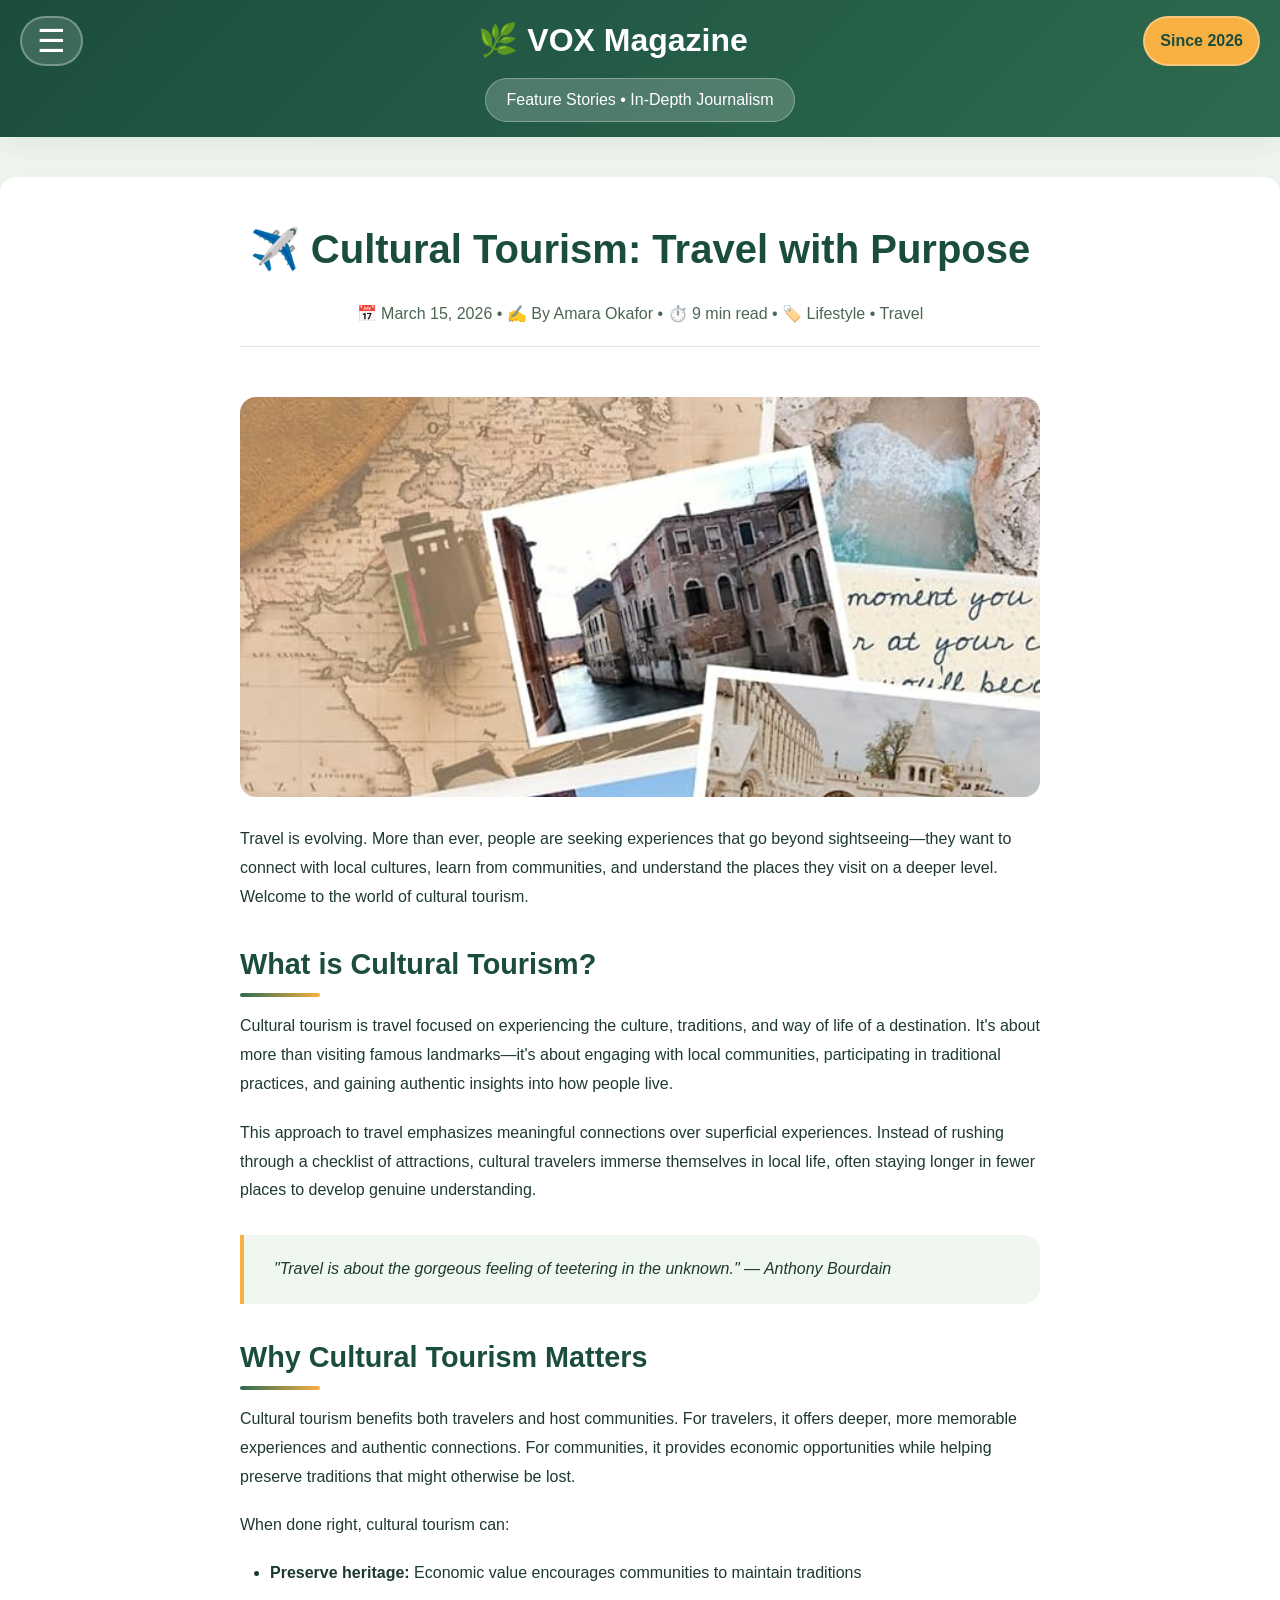
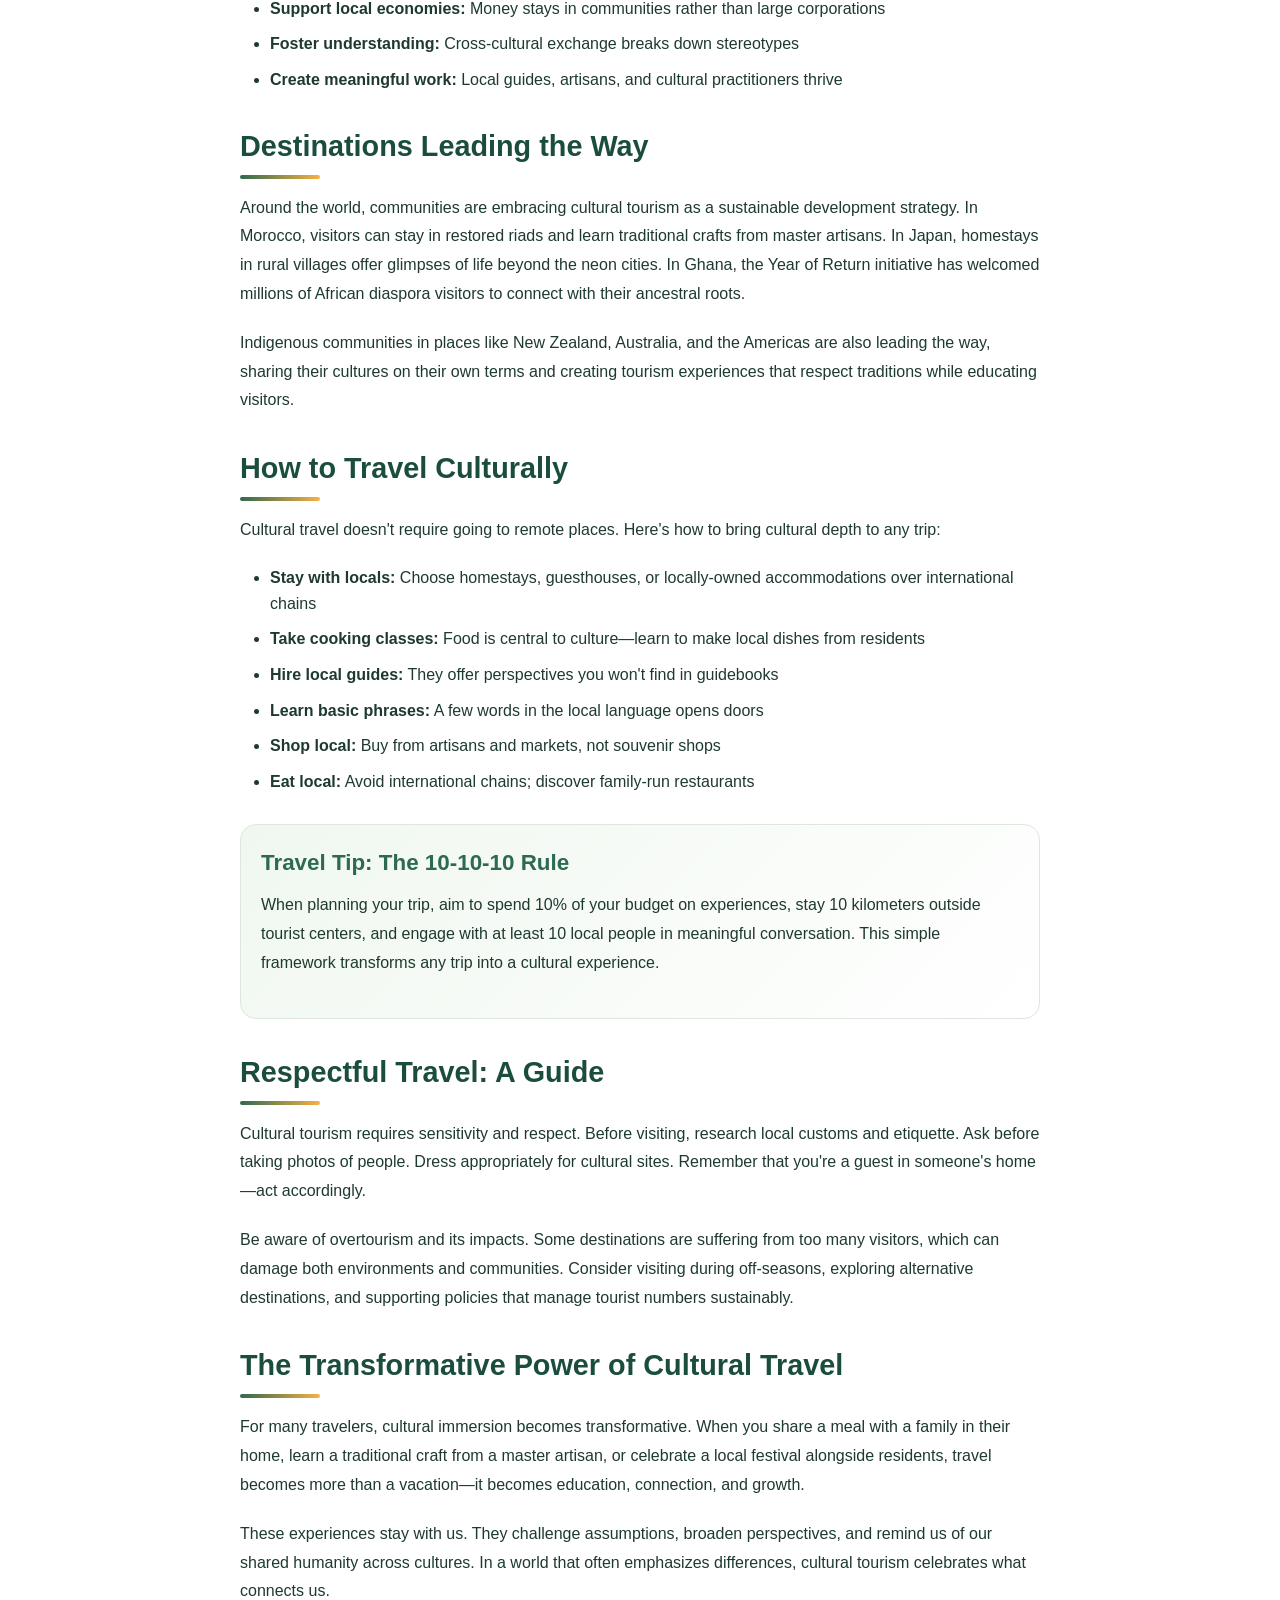
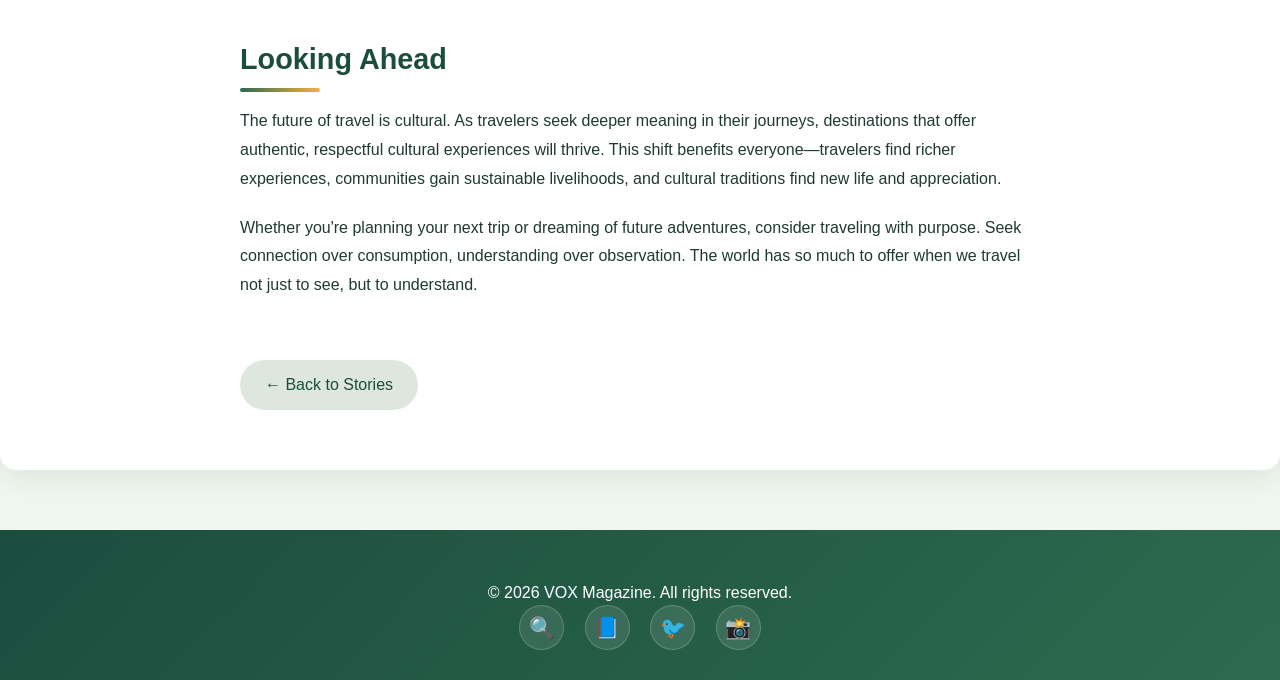
==== articles/cultural-tourism.html @ f4d1c4b1 "Updated project with modifications" ====
<!DOCTYPE html>
<html lang="en">
<head>
    <meta charset="UTF-8">
    <meta name="viewport" content="width=device-width, initial-scale=1.0">
    <title>Cultural Tourism - VOX Magazine</title>
    <link rel="stylesheet" href="../css/styles.css">
    <link rel="stylesheet" href="../css/story.css">
</head>
<body>

<header>
    <div class="header-container">
        <div class="top-row">
            <div class="menu-button-container">
                <button class="menu-toggle" id="menuToggle">☰</button>
            </div>
            <div class="logo-container">
                <h1>🌿 VOX Magazine</h1>
            </div>
            <div class="since-container">
                <span class="since-badge">Since 2026</span>
            </div>
        </div>
        <div class="subtitle-row">
            <div class="subtitle">Feature Stories • In-Depth Journalism</div>
        </div>
    </div>
    <nav>
        <ul id="navLinks">
            <li><a href="../index.html">🏠 Home</a></li>
            <li><a href="../pages/stories.html" class="active">📰 Feature Stories</a></li>
            <li><a href="../pages/entertainment.html">🎬 Entertainment</a></li>
            <li><a href="../pages/multimedia.html">🎥 Multimedia</a></li>
            <li><a href="../pages/team.html">👥 Editorial Team</a></li>
        </ul>
    </nav>
</header>

<main class="container">
    <article class="full-story">
        <h1>✈️ Cultural Tourism: Travel with Purpose</h1>
        
        <div class="meta">
            <span>📅 March 15, 2026</span> • 
            <span>✍️ By Amara Okafor</span> • 
            <span>⏱️ 9 min read</span> • 
            <span>🏷️ Lifestyle • Travel</span>
        </div>
        
        <img src="../images/article2.jpeg" alt="Cultural Tourism" class="featured-image" onerror="this.src='https://via.placeholder.com/800x400?text=Cultural+Tourism'">
        
        <p>Travel is evolving. More than ever, people are seeking experiences that go beyond sightseeing—they want to connect with local cultures, learn from communities, and understand the places they visit on a deeper level. Welcome to the world of cultural tourism.</p>
        
        <h2>What is Cultural Tourism?</h2>
        <p>Cultural tourism is travel focused on experiencing the culture, traditions, and way of life of a destination. It's about more than visiting famous landmarks—it's about engaging with local communities, participating in traditional practices, and gaining authentic insights into how people live.</p>
        
        <p>This approach to travel emphasizes meaningful connections over superficial experiences. Instead of rushing through a checklist of attractions, cultural travelers immerse themselves in local life, often staying longer in fewer places to develop genuine understanding.</p>
        
        <blockquote>
            <p>"Travel is about the gorgeous feeling of teetering in the unknown." — Anthony Bourdain</p>
        </blockquote>
        
        <h2>Why Cultural Tourism Matters</h2>
        <p>Cultural tourism benefits both travelers and host communities. For travelers, it offers deeper, more memorable experiences and authentic connections. For communities, it provides economic opportunities while helping preserve traditions that might otherwise be lost.</p>
        
        <p>When done right, cultural tourism can:</p>
        <ul>
            <li><strong>Preserve heritage:</strong> Economic value encourages communities to maintain traditions</li>
            <li><strong>Support local economies:</strong> Money stays in communities rather than large corporations</li>
            <li><strong>Foster understanding:</strong> Cross-cultural exchange breaks down stereotypes</li>
            <li><strong>Create meaningful work:</strong> Local guides, artisans, and cultural practitioners thrive</li>
        </ul>
        
        <h2>Destinations Leading the Way</h2>
        <p>Around the world, communities are embracing cultural tourism as a sustainable development strategy. In Morocco, visitors can stay in restored riads and learn traditional crafts from master artisans. In Japan, homestays in rural villages offer glimpses of life beyond the neon cities. In Ghana, the Year of Return initiative has welcomed millions of African diaspora visitors to connect with their ancestral roots.</p>
        
        <p>Indigenous communities in places like New Zealand, Australia, and the Americas are also leading the way, sharing their cultures on their own terms and creating tourism experiences that respect traditions while educating visitors.</p>
        
        <h2>How to Travel Culturally</h2>
        <p>Cultural travel doesn't require going to remote places. Here's how to bring cultural depth to any trip:</p>
        <ul>
            <li><strong>Stay with locals:</strong> Choose homestays, guesthouses, or locally-owned accommodations over international chains</li>
            <li><strong>Take cooking classes:</strong> Food is central to culture—learn to make local dishes from residents</li>
            <li><strong>Hire local guides:</strong> They offer perspectives you won't find in guidebooks</li>
            <li><strong>Learn basic phrases:</strong> A few words in the local language opens doors</li>
            <li><strong>Shop local:</strong> Buy from artisans and markets, not souvenir shops</li>
            <li><strong>Eat local:</strong> Avoid international chains; discover family-run restaurants</li>
        </ul>
        
        <div class="story-highlight">
            <h3 style="margin-top: 0;">Travel Tip: The 10-10-10 Rule</h3>
            <p>When planning your trip, aim to spend 10% of your budget on experiences, stay 10 kilometers outside tourist centers, and engage with at least 10 local people in meaningful conversation. This simple framework transforms any trip into a cultural experience.</p>
        </div>
        
        <h2>Respectful Travel: A Guide</h2>
        <p>Cultural tourism requires sensitivity and respect. Before visiting, research local customs and etiquette. Ask before taking photos of people. Dress appropriately for cultural sites. Remember that you're a guest in someone's home—act accordingly.</p>
        
        <p>Be aware of overtourism and its impacts. Some destinations are suffering from too many visitors, which can damage both environments and communities. Consider visiting during off-seasons, exploring alternative destinations, and supporting policies that manage tourist numbers sustainably.</p>
        
        <h2>The Transformative Power of Cultural Travel</h2>
        <p>For many travelers, cultural immersion becomes transformative. When you share a meal with a family in their home, learn a traditional craft from a master artisan, or celebrate a local festival alongside residents, travel becomes more than a vacation—it becomes education, connection, and growth.</p>
        
        <p>These experiences stay with us. They challenge assumptions, broaden perspectives, and remind us of our shared humanity across cultures. In a world that often emphasizes differences, cultural tourism celebrates what connects us.</p>
        
        <h2>Looking Ahead</h2>
        <p>The future of travel is cultural. As travelers seek deeper meaning in their journeys, destinations that offer authentic, respectful cultural experiences will thrive. This shift benefits everyone—travelers find richer experiences, communities gain sustainable livelihoods, and cultural traditions find new life and appreciation.</p>
        
        <p>Whether you're planning your next trip or dreaming of future adventures, consider traveling with purpose. Seek connection over consumption, understanding over observation. The world has so much to offer when we travel not just to see, but to understand.</p>
        
        <a href="../pages/stories.html" class="story-back-btn">← Back to Stories</a>
    </article>
</main>

<footer>
    <p>© 2026 VOX Magazine. All rights reserved.</p>
    <div class="socials">
        <a href="https://www.google.com" target="_blank">🔍</a>
        <a href="https://www.facebook.com" target="_blank">📘</a>
        <a href="https://www.twitter.com" target="_blank">🐦</a>
        <a href="https://www.instagram.com" target="_blank">📸</a>
    </div>
</footer>

<script>
    const menuToggle = document.getElementById('menuToggle');
    const navLinks = document.getElementById('navLinks');

    menuToggle.addEventListener('click', (e) => {
        e.stopPropagation();
        navLinks.classList.toggle('show');
        menuToggle.classList.toggle('active');
    });

    document.querySelectorAll('nav ul li a').forEach(link => {
        link.addEventListener('click', () => {
            navLinks.classList.remove('show');
            menuToggle.classList.remove('active');
        });
    });

    document.addEventListener('click', (e) => {
        if (!navLinks.contains(e.target) && !menuToggle.contains(e.target)) {
            navLinks.classList.remove('show');
            menuToggle.classList.remove('active');
        }
    });
</script>

</body>
</html>
---- css/styles.css ----
/* RESET & VARIABLES */
* {
    margin: 0;
    padding: 0;
    box-sizing: border-box;
}

:root {
    --primary: #2d6a4f;
    --primary-dark: #1b4d3e;
    --primary-light: #40916c;
    --secondary: #f8b042;
    --secondary-light: #ffd966;
    --white: #ffffff;
    --light-bg: #f0f7f0;
    --card-bg: #f8faf8;
    --gray: #dde7dd;
    --text: #1e3a2e;
    --text-light: #4a6652;
    --shadow: 0 10px 30px rgba(0, 40, 0, 0.08);
    --transition: all 0.3s ease;
    --radius: 16px;
}

body {
    font-family: 'Inter', sans-serif;
    background: var(--light-bg);
    color: var(--text);
    line-height: 1.6;
}

/* HEADER */
header {
    background: linear-gradient(135deg, var(--primary-dark), var(--primary));
    color: var(--white);
    padding: 15px 20px;
    position: sticky;
    top: 0;
    z-index: 1000;
    box-shadow: var(--shadow);
}

.header-container {
    max-width: 1400px;
    margin: 0 auto;
}

.top-row {
    display: flex;
    align-items: center;
    justify-content: space-between;
    gap: 10px;
}

.menu-toggle {
    background: rgba(255,255,255,0.15);
    border: 2px solid rgba(255,255,255,0.3);
    font-size: 2rem;
    color: var(--white);
    cursor: pointer;
    padding: 5px 15px;
    border-radius: 40px;
    height: 50px;
    display: flex;
    align-items: center;
}

.menu-toggle:hover, .menu-toggle.active {
    background: var(--secondary);
    border-color: var(--secondary);
    color: var(--primary-dark);
}

.logo-container h1 {
    font-size: 2rem;
    display: flex;
    align-items: center;
    gap: 8px;
    white-space: nowrap;
}

.since-badge {
    background: var(--secondary);
    color: var(--primary-dark);
    padding: 6px 15px;
    border-radius: 40px;
    font-weight: 600;
    height: 50px;
    display: flex;
    align-items: center;
    border: 2px solid rgba(255,255,255,0.3);
}

.subtitle-row {
    display: flex;
    justify-content: center;
    margin-top: 12px;
}

.subtitle {
    background: rgba(255,255,255,0.2);
    padding: 8px 20px;
    border-radius: 30px;
    border: 1px solid rgba(255,255,255,0.3);
}

/* NAVIGATION */
nav ul {
    display: none;
    flex-direction: column;
    gap: 10px;
    padding: 20px;
    background: rgba(255,255,255,0.98);
    border-radius: var(--radius);
    box-shadow: var(--shadow);
    position: absolute;
    top: 100%;
    left: 0;
    width: 300px;
    list-style: none;
    backdrop-filter: blur(10px);
}

nav ul.show {
    display: flex;
    animation: slideDown 0.3s ease;
}

@keyframes slideDown {
    from { opacity: 0; transform: translateY(-20px); }
    to { opacity: 1; transform: translateY(0); }
}

nav ul li a {
    display: flex;
    align-items: center;
    gap: 15px;
    padding: 15px 25px;
    background: var(--card-bg);
    border: 1px solid var(--gray);
    border-radius: 50px;
    color: var(--primary);
    text-decoration: none;
    transition: var(--transition);
}

nav ul li a:hover {
    background: var(--secondary);
    transform: translateX(5px);
}

nav ul li a.active {
    background: var(--primary);
    color: var(--white);
}

/* MAIN CONTENT */
.container {
    max-width: 1300px;
    margin: 40px auto;
    background: var(--white);
    padding: 40px;
    border-radius: var(--radius);
    box-shadow: var(--shadow);
}

.hero {
    background: linear-gradient(135deg, var(--primary), var(--primary-light));
    color: var(--white);
    text-align: center;
    padding: 60px 40px;
    border-radius: var(--radius);
    margin-bottom: 40px;
}

.hero h2 {
    font-size: 2.5rem;
    margin-bottom: 15px;
    color: var(--white);
}

.hero p {
    font-size: 1.2rem;
    max-width: 600px;
    margin: 0 auto;
    opacity: 0.9;
}

h2 {
    font-size: 2rem;
    margin: 30px 0 20px;
    color: var(--primary-dark);
    position: relative;
    padding-bottom: 10px;
}

h2:after {
    content: '';
    position: absolute;
    bottom: 0;
    left: 0;
    width: 80px;
    height: 4px;
    background: linear-gradient(90deg, var(--primary), var(--secondary));
    border-radius: 2px;
}

h2.centered {
    text-align: center;
}

h2.centered:after {
    left: 50%;
    transform: translateX(-50%);
}

/* CARDS (Unified) */
.category-grid, .articles-grid, .team-gallery {
    display: grid;
    gap: 30px;
    margin: 30px 0;
}

.category-grid {
    grid-template-columns: repeat(4, 1fr);
}

.articles-grid {
    grid-template-columns: repeat(auto-fit, minmax(300px, 1fr));
}

.team-gallery {
    grid-template-columns: repeat(auto-fit, minmax(250px, 1fr));
}

.category-card, .article-card, .team-card, .audio-card {
    background: var(--card-bg);
    border-radius: 20px;
    padding: 30px 20px;
    border: 1px solid var(--gray);
    transition: var(--transition);
    box-shadow: var(--shadow);
    overflow: hidden;
}

.article-card, .team-card {
    padding: 0;
    text-align: center;
}

.audio-card {
    padding: 20px;
}

.category-card:hover, .article-card:hover, .team-card:hover {
    transform: translateY(-10px);
    box-shadow: 0 20px 40px rgba(45, 106, 79, 0.15);
}

.audio-card:hover {
    transform: translateY(-3px);
    box-shadow: 0 10px 30px rgba(45, 106, 79, 0.1);
}

/* Card Specifics */
.category-card {
    text-align: center;
}

.category-icon {
    font-size: 2.8rem;
    background: var(--primary);
    width: 80px;
    height: 80px;
    display: flex;
    align-items: center;
    justify-content: center;
    border-radius: 50%;
    margin: 0 auto 20px;
    color: var(--white);
}

.category-card h3 {
    font-size: 1.4rem;
    margin-bottom: 10px;
}

.article-card figure {
    margin: 0;
    overflow: hidden;
    height: 200px;
    position: relative;
}

.article-card img {
    width: 100%;
    height: 100%;
    object-fit: cover;
    transition: transform 0.5s ease;
}

.article-card:hover img {
    transform: scale(1.1);
}

.article-card figcaption {
    position: absolute;
    bottom: 0;
    left: 0;
    right: 0;
    background: linear-gradient(to top, rgba(45, 106, 79, 0.9), transparent);
    color: var(--white);
    padding: 30px 20px 15px;
    transform: translateY(100%);
    transition: transform 0.3s ease;
}

.article-card:hover figcaption {
    transform: translateY(0);
}

.article-card h3, .article-card p {
    padding: 0 20px;
}

.article-card h3 {
    padding-top: 20px;
}

.article-card p {
    padding-bottom: 15px;
    color: var(--text-light);
}

.team-card img {
    width: 150px;
    height: 150px;
    border-radius: 50%;
    margin: 30px auto 15px;
    border: 4px solid var(--secondary);
    object-fit: cover;
}

.team-card .role {
    color: var(--primary);
    font-weight: 600;
    margin-bottom: 10px;
}

.team-card p {
    padding: 0 20px 20px;
    color: var(--text-light);
}

/* BUTTONS */
.btn {
    display: inline-block;
    margin: 0 20px 20px;
    padding: 12px 25px;
    background: linear-gradient(90deg, var(--primary), var(--primary-light));
    color: var(--white);
    border-radius: 30px;
    text-decoration: none;
    font-weight: 500;
    transition: var(--transition);
}

.btn:hover {
    background: linear-gradient(90deg, var(--secondary), var(--secondary-light));
    color: var(--primary-dark);
    transform: translateY(-2px);
}

/* LISTS */
.styled-list {
    list-style: none;
    background: var(--card-bg);
    border-radius: var(--radius);
    overflow: hidden;
    box-shadow: var(--shadow);
    margin: 20px 0;
}

.styled-list li {
    padding: 15px 25px;
    border-bottom: 1px solid var(--gray);
    display: flex;
    align-items: center;
    gap: 10px;
    transition: var(--transition);
}

.styled-list li:before {
    content: '→';
    color: var(--secondary);
    font-weight: bold;
}

.styled-list li:hover {
    background: var(--white);
    padding-left: 35px;
}

.styled-list li:last-child {
    border-bottom: none;
}

/* VIDEO GALLERY */
.video-gallery {
    display: grid;
    grid-template-columns: repeat(auto-fit, minmax(400px, 1fr));
    gap: 30px;
    margin: 30px 0;
}

.video-gallery figure {
    background: var(--white);
    border-radius: var(--radius);
    overflow: hidden;
    box-shadow: var(--shadow);
}

.video-gallery iframe {
    width: 100%;
    height: 250px;
    border: none;
}

.video-gallery figcaption {
    padding: 15px;
    text-align: center;
    font-weight: 500;
    color: var(--primary-dark);
    background: var(--card-bg);
    border-top: 3px solid var(--secondary);
}

/* AUDIO */
.audio-players {
    display: flex;
    flex-direction: column;
    gap: 20px;
}

.audio-card h3 {
    display: flex;
    align-items: center;
    gap: 10px;
    margin-bottom: 5px;
}

.audio-card p {
    color: var(--text-light);
    margin-bottom: 15px;
    padding-left: 30px;
}

.audio-card audio {
    width: 100%;
    border-radius: 30px;
}

/* FOOTER */
footer {
    background: linear-gradient(135deg, var(--primary-dark), var(--primary));
    color: var(--white);
    padding: 50px 20px 30px;
    margin-top: 60px;
    text-align: center;
}

footer .socials a {
    display: inline-flex;
    align-items: center;
    justify-content: center;
    width: 45px;
    height: 45px;
    margin: 0 8px;
    background: rgba(255,255,255,0.1);
    border-radius: 50%;
    color: var(--white);
    text-decoration: none;
    font-size: 1.3rem;
    transition: var(--transition);
    border: 1px solid rgba(255,255,255,0.2);
}

footer .socials a:hover {
    background: var(--secondary);
    color: var(--primary-dark);
    transform: translateY(-3px);
}

/* RESPONSIVE */
@media (max-width: 1024px) {
    .category-grid {
        grid-template-columns: repeat(2, 1fr);
    }
}

@media (max-width: 768px) {
    .menu-toggle {
        font-size: 1.8rem;
        padding: 4px 12px;
        height: 44px;
    }
    
    .logo-container h1 {
        font-size: 1.5rem;
    }
    
    .since-badge {
        font-size: 0.8rem;
        padding: 4px 10px;
        height: 44px;
    }
    
    .container {
        padding: 20px;
        margin: 20px;
    }
    
    .hero {
        padding: 40px 20px;
    }
    
    .hero h2 {
        font-size: 2rem;
    }
    
    .article-card figure {
        height: 160px;
    }
    
    .video-gallery {
        grid-template-columns: 1fr;
    }
}

@media (max-width: 480px) {
    .category-grid {
        grid-template-columns: 1fr;
    }
    
    .logo-container h1 {
        font-size: 1.2rem;
    }
    
    .since-badge {
        font-size: 0.65rem;
        padding: 4px 6px;
    }
    
    .menu-toggle {
        font-size: 1.5rem;
        padding: 4px 10px;
        height: 40px;
    }
    
    .hero h2 {
        font-size: 1.6rem;
    }
    
    .article-card figure {
        height: 140px;
    }
    
    .btn {
        padding: 8px 16px;
        font-size: 0.85rem;
    }
    
    nav ul {
        width: 95%;
        padding: 15px;
    }
}

/* ANIMATIONS */
@keyframes fadeIn {
    from { opacity: 0; transform: translateY(20px); }
    to { opacity: 1; transform: translateY(0); }
}

.category-card, .article-card, .team-card {
    animation: fadeIn 0.6s ease-out forwards;
}
---- css/story.css ----
/* STORY PAGE STYLES */
.full-story {
    max-width: 800px;
    margin: 0 auto;
}

.full-story h1 {
    font-size: 2.5rem;
    color: var(--primary-dark);
    margin-bottom: 20px;
    text-align: center;
}

.full-story .featured-image {
    width: 100%;
    height: 400px;
    object-fit: cover;
    border-radius: var(--radius);
    margin: 20px 0;
}

.full-story .meta {
    color: var(--text-light);
    text-align: center;
    margin-bottom: 30px;
    padding-bottom: 20px;
    border-bottom: 1px solid var(--gray);
}

.full-story h2 {
    font-size: 1.8rem;
    margin: 30px 0 15px;
    text-align: left;
}

.full-story h2:after {
    left: 0;
    transform: none;
}

.full-story h3 {
    font-size: 1.4rem;
    margin: 25px 0 10px;
    color: var(--primary);
}

.full-story p {
    margin-bottom: 20px;
    line-height: 1.8;
}

.full-story ul, .full-story ol {
    margin: 20px 0 20px 30px;
}

.full-story li {
    margin-bottom: 10px;
}

.full-story blockquote {
    background: var(--light-bg);
    border-left: 4px solid var(--secondary);
    padding: 20px 30px;
    margin: 30px 0;
    font-style: italic;
    border-radius: 0 var(--radius) var(--radius) 0;
}

.full-story blockquote p {
    margin-bottom: 0;
}

.full-story .story-highlight {
    background: linear-gradient(135deg, var(--light-bg), var(--white));
    border: 1px solid var(--gray);
    padding: 20px;
    border-radius: var(--radius);
    margin: 30px 0;
}

.story-back-btn {
    display: inline-block;
    margin: 40px 0 20px;
    padding: 12px 25px;
    background: var(--gray);
    color: var(--primary-dark);
    border-radius: 30px;
    text-decoration: none;
    transition: var(--transition);
}

.story-back-btn:hover {
    background: var(--secondary);
    transform: translateX(-5px);
}

@media (max-width: 768px) {
    .full-story h1 {
        font-size: 1.8rem;
    }
    
    .full-story .featured-image {
        height: 250px;
    }
    
    .full-story h2 {
        font-size: 1.5rem;
    }
    
    .full-story h3 {
        font-size: 1.2rem;
    }
    
    .full-story blockquote {
        padding: 15px 20px;
    }
}
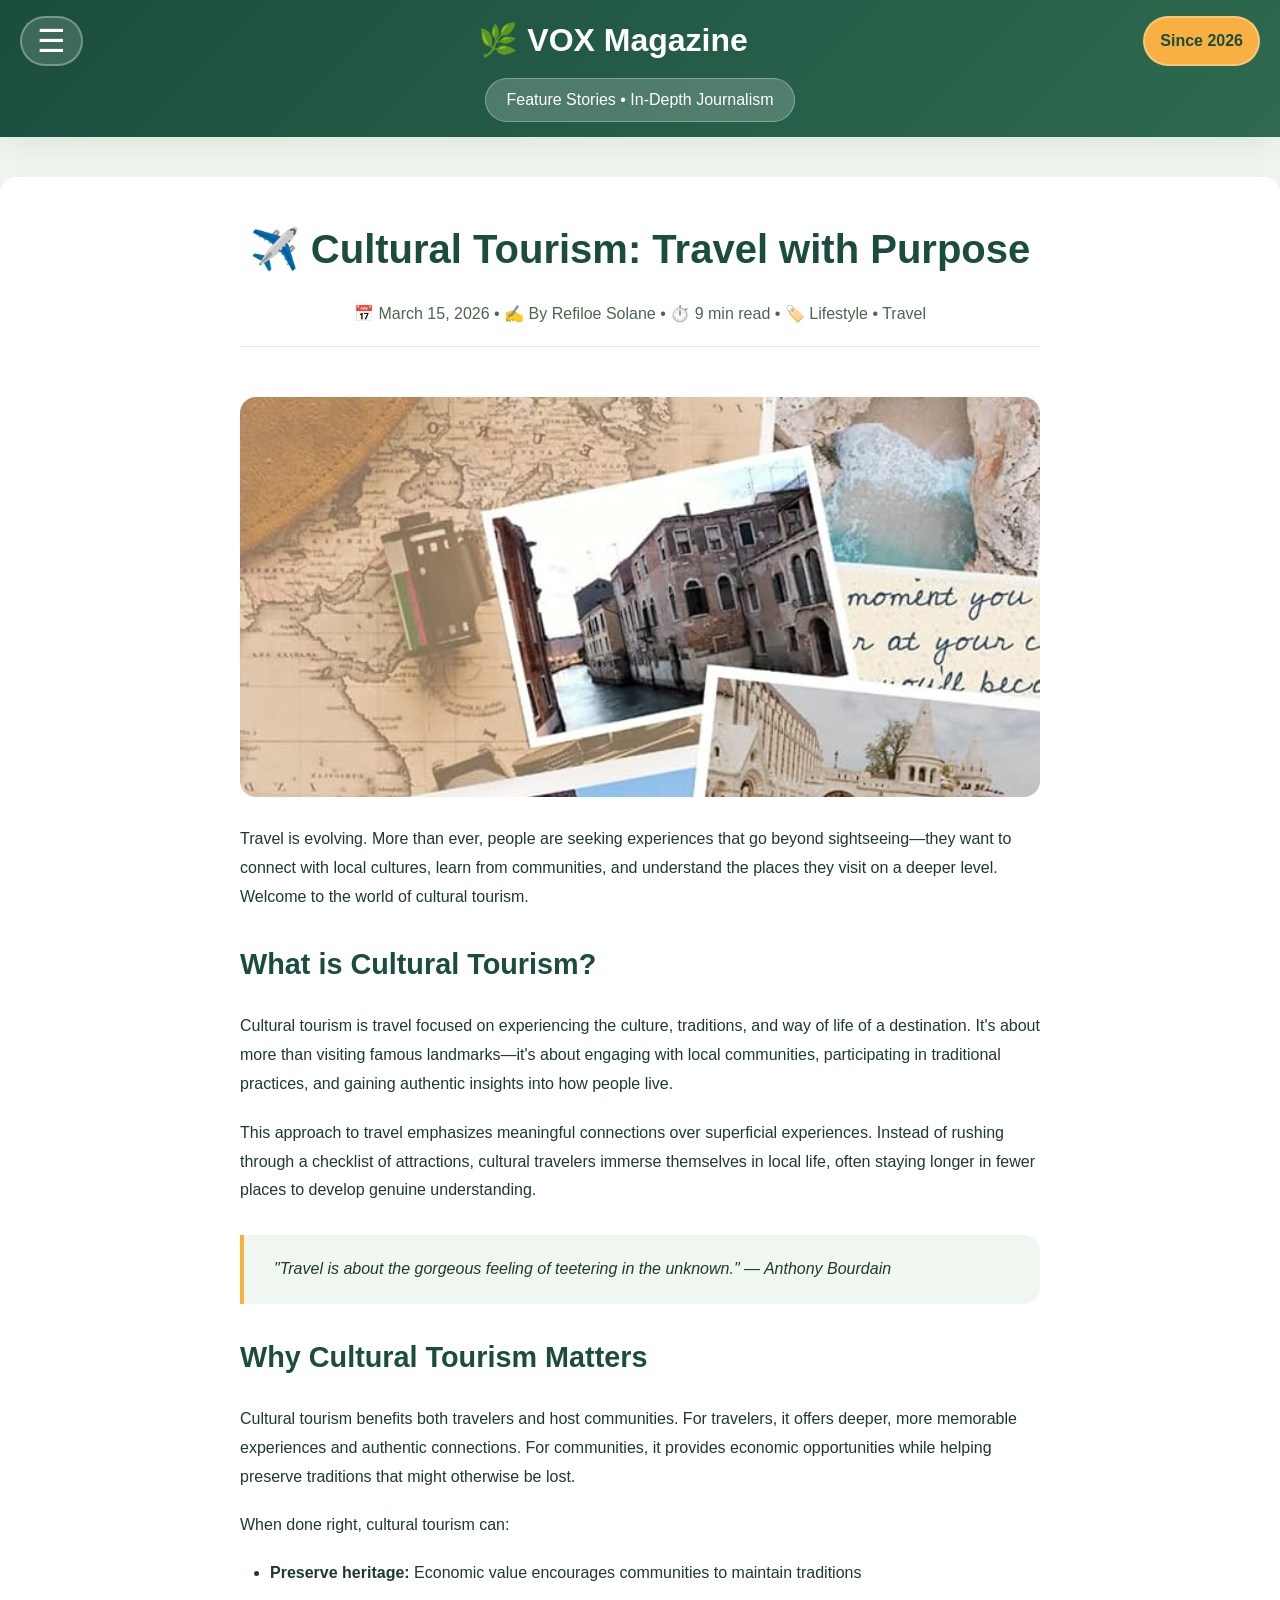
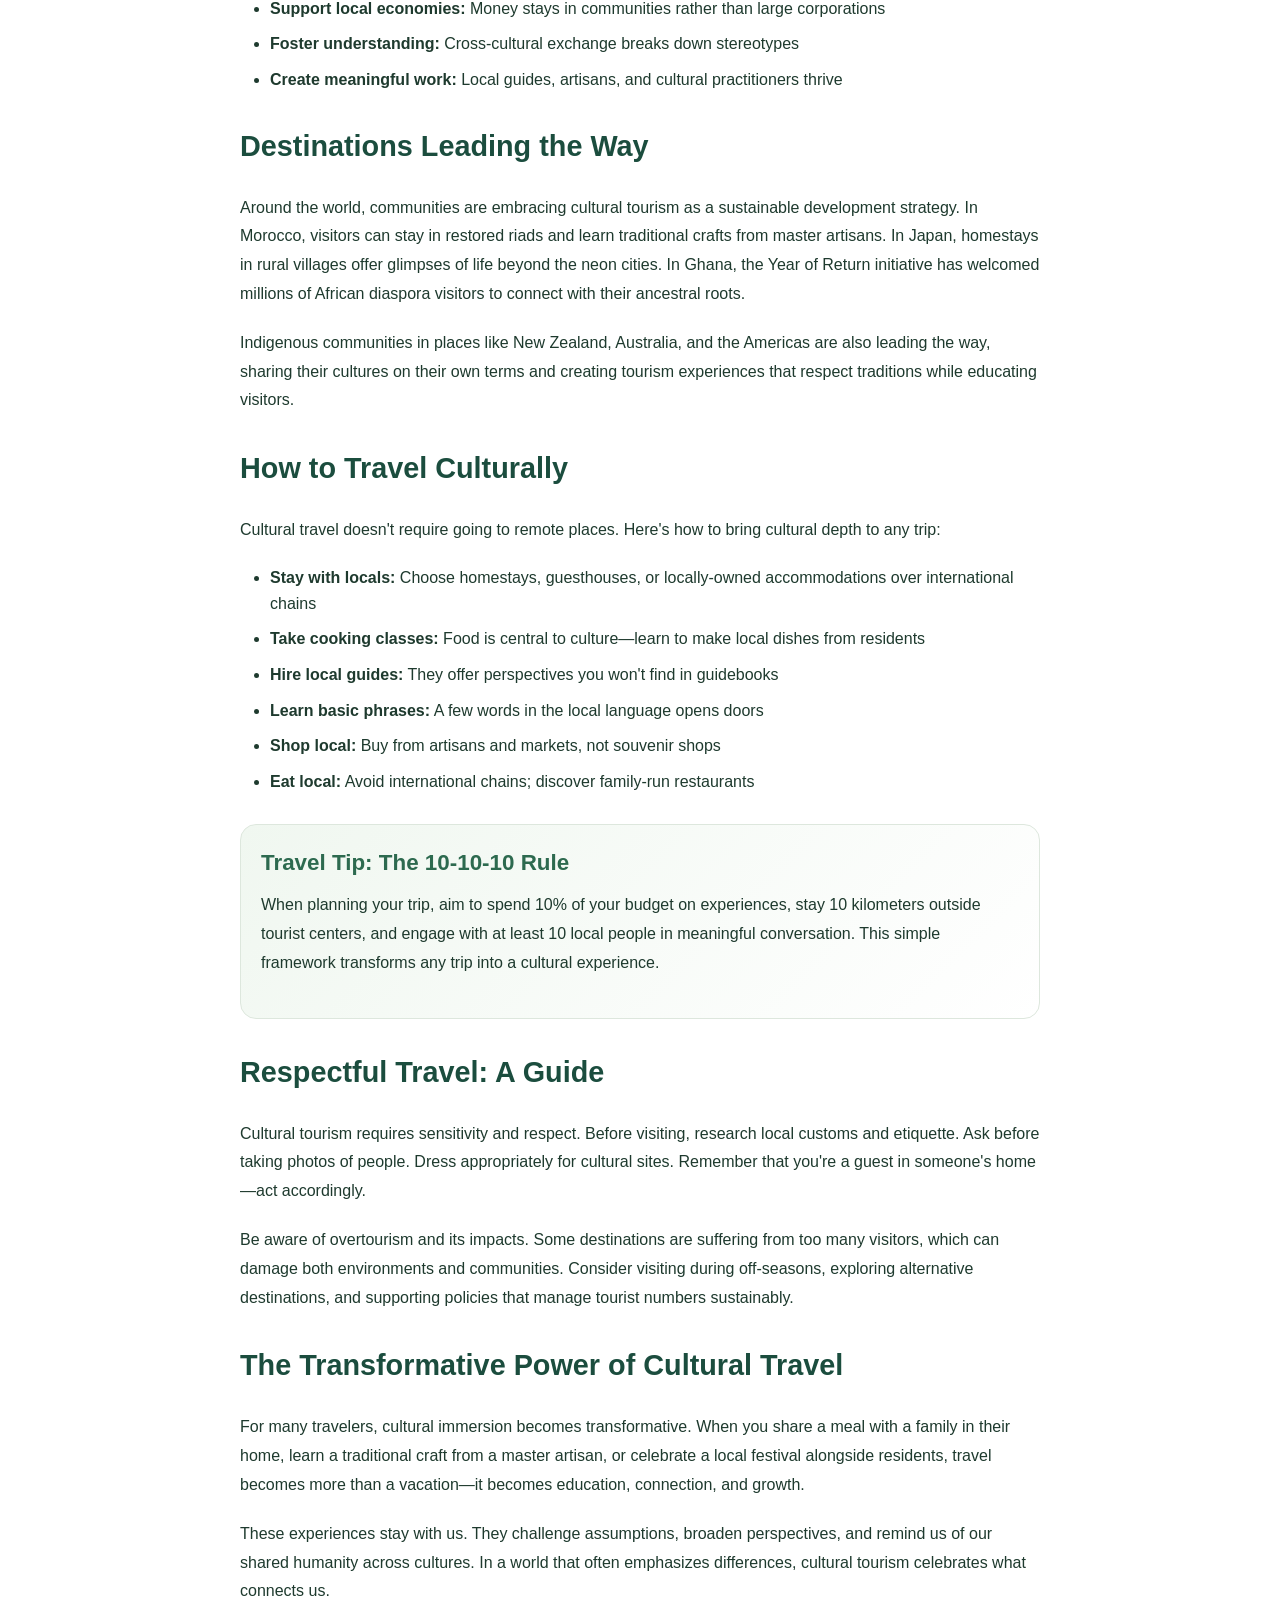
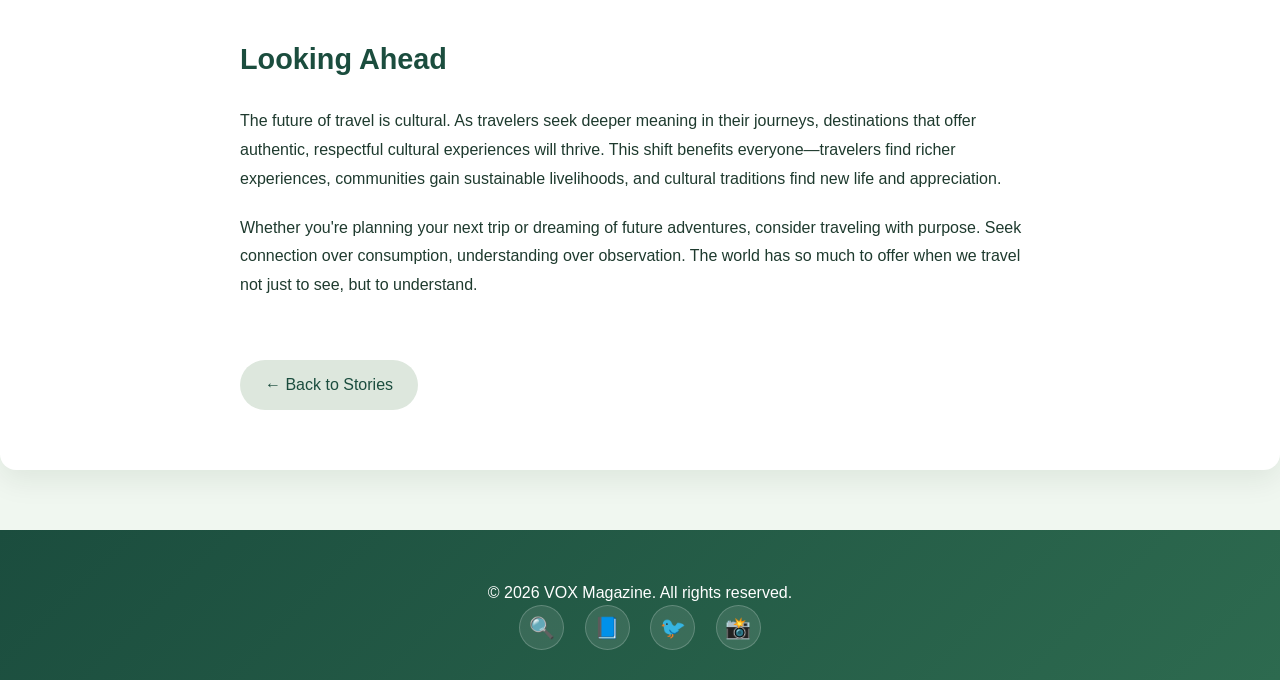
==== commit 93a26ebf: "Modifying the interface of some of the pages" ====
--- a/articles/cultural-tourism.html
+++ b/articles/cultural-tourism.html
@@ -43,7 +43,7 @@
         
         <div class="meta">
             <span>📅 March 15, 2026</span> • 
-            <span>✍️ By Amara Okafor</span> • 
+            <span>✍️ By Refiloe Solane</span> • 
             <span>⏱️ 9 min read</span> • 
             <span>🏷️ Lifestyle • Travel</span>
         </div>
--- a/css/styles.css
+++ b/css/styles.css
@@ -1,10 +1,8 @@
-/* RESET & VARIABLES */
 * {
     margin: 0;
     padding: 0;
     box-sizing: border-box;
 }
-
 :root {
     --primary: #2d6a4f;
     --primary-dark: #1b4d3e;
@@ -21,14 +19,12 @@
     --transition: all 0.3s ease;
     --radius: 16px;
 }
-
 body {
     font-family: 'Inter', sans-serif;
     background: var(--light-bg);
     color: var(--text);
     line-height: 1.6;
 }
-
 /* HEADER */
 header {
     background: linear-gradient(135deg, var(--primary-dark), var(--primary));
@@ -39,19 +35,16 @@
     z-index: 1000;
     box-shadow: var(--shadow);
 }
-
 .header-container {
     max-width: 1400px;
     margin: 0 auto;
 }
-
 .top-row {
     display: flex;
     align-items: center;
     justify-content: space-between;
     gap: 10px;
 }
-
 .menu-toggle {
     background: rgba(255,255,255,0.15);
     border: 2px solid rgba(255,255,255,0.3);
@@ -64,13 +57,11 @@
     display: flex;
     align-items: center;
 }
-
 .menu-toggle:hover, .menu-toggle.active {
     background: var(--secondary);
     border-color: var(--secondary);
     color: var(--primary-dark);
 }
-
 .logo-container h1 {
     font-size: 2rem;
     display: flex;
@@ -78,7 +69,6 @@
     gap: 8px;
     white-space: nowrap;
 }
-
 .since-badge {
     background: var(--secondary);
     color: var(--primary-dark);
@@ -90,20 +80,17 @@
     align-items: center;
     border: 2px solid rgba(255,255,255,0.3);
 }
-
 .subtitle-row {
     display: flex;
     justify-content: center;
     margin-top: 12px;
 }
-
 .subtitle {
     background: rgba(255,255,255,0.2);
     padding: 8px 20px;
     border-radius: 30px;
     border: 1px solid rgba(255,255,255,0.3);
 }
-
 /* NAVIGATION */
 nav ul {
     display: none;
@@ -120,17 +107,14 @@
     list-style: none;
     backdrop-filter: blur(10px);
 }
-
 nav ul.show {
     display: flex;
     animation: slideDown 0.3s ease;
 }
-
 @keyframes slideDown {
     from { opacity: 0; transform: translateY(-20px); }
     to { opacity: 1; transform: translateY(0); }
 }
-
 nav ul li a {
     display: flex;
     align-items: center;
@@ -143,17 +127,14 @@
     text-decoration: none;
     transition: var(--transition);
 }
-
 nav ul li a:hover {
     background: var(--secondary);
     transform: translateX(5px);
 }
-
 nav ul li a.active {
     background: var(--primary);
     color: var(--white);
 }
-
 /* MAIN CONTENT */
 .container {
     max-width: 1300px;
@@ -163,7 +144,6 @@
     border-radius: var(--radius);
     box-shadow: var(--shadow);
 }
-
 .hero {
     background: linear-gradient(135deg, var(--primary), var(--primary-light));
     color: var(--white);
@@ -172,20 +152,17 @@
     border-radius: var(--radius);
     margin-bottom: 40px;
 }
-
 .hero h2 {
     font-size: 2.5rem;
     margin-bottom: 15px;
     color: var(--white);
 }
-
 .hero p {
     font-size: 1.2rem;
     max-width: 600px;
     margin: 0 auto;
     opacity: 0.9;
 }
-
 h2 {
     font-size: 2rem;
     margin: 30px 0 20px;
@@ -193,28 +170,11 @@
     position: relative;
     padding-bottom: 10px;
 }
-
-h2:after {
-    content: '';
-    position: absolute;
-    bottom: 0;
-    left: 0;
-    width: 80px;
-    height: 4px;
-    background: linear-gradient(90deg, var(--primary), var(--secondary));
-    border-radius: 2px;
-}
-
 h2.centered {
     text-align: center;
 }
 
-h2.centered:after {
-    left: 50%;
-    transform: translateX(-50%);
-}
-
-/* CARDS (Unified) */
+/* CARDS */
 .category-grid, .articles-grid, .team-gallery {
     display: grid;
     gap: 30px;
@@ -556,32 +516,19 @@
         padding: 4px 10px;
         height: 40px;
     }
-    
     .hero h2 {
         font-size: 1.6rem;
     }
-    
     .article-card figure {
         height: 140px;
-    }
-    
+    }   
     .btn {
         padding: 8px 16px;
         font-size: 0.85rem;
     }
-    
     nav ul {
         width: 95%;
         padding: 15px;
     }
 }
 
-/* ANIMATIONS */
-@keyframes fadeIn {
-    from { opacity: 0; transform: translateY(20px); }
-    to { opacity: 1; transform: translateY(0); }
-}
-
-.category-card, .article-card, .team-card {
-    animation: fadeIn 0.6s ease-out forwards;
-}
